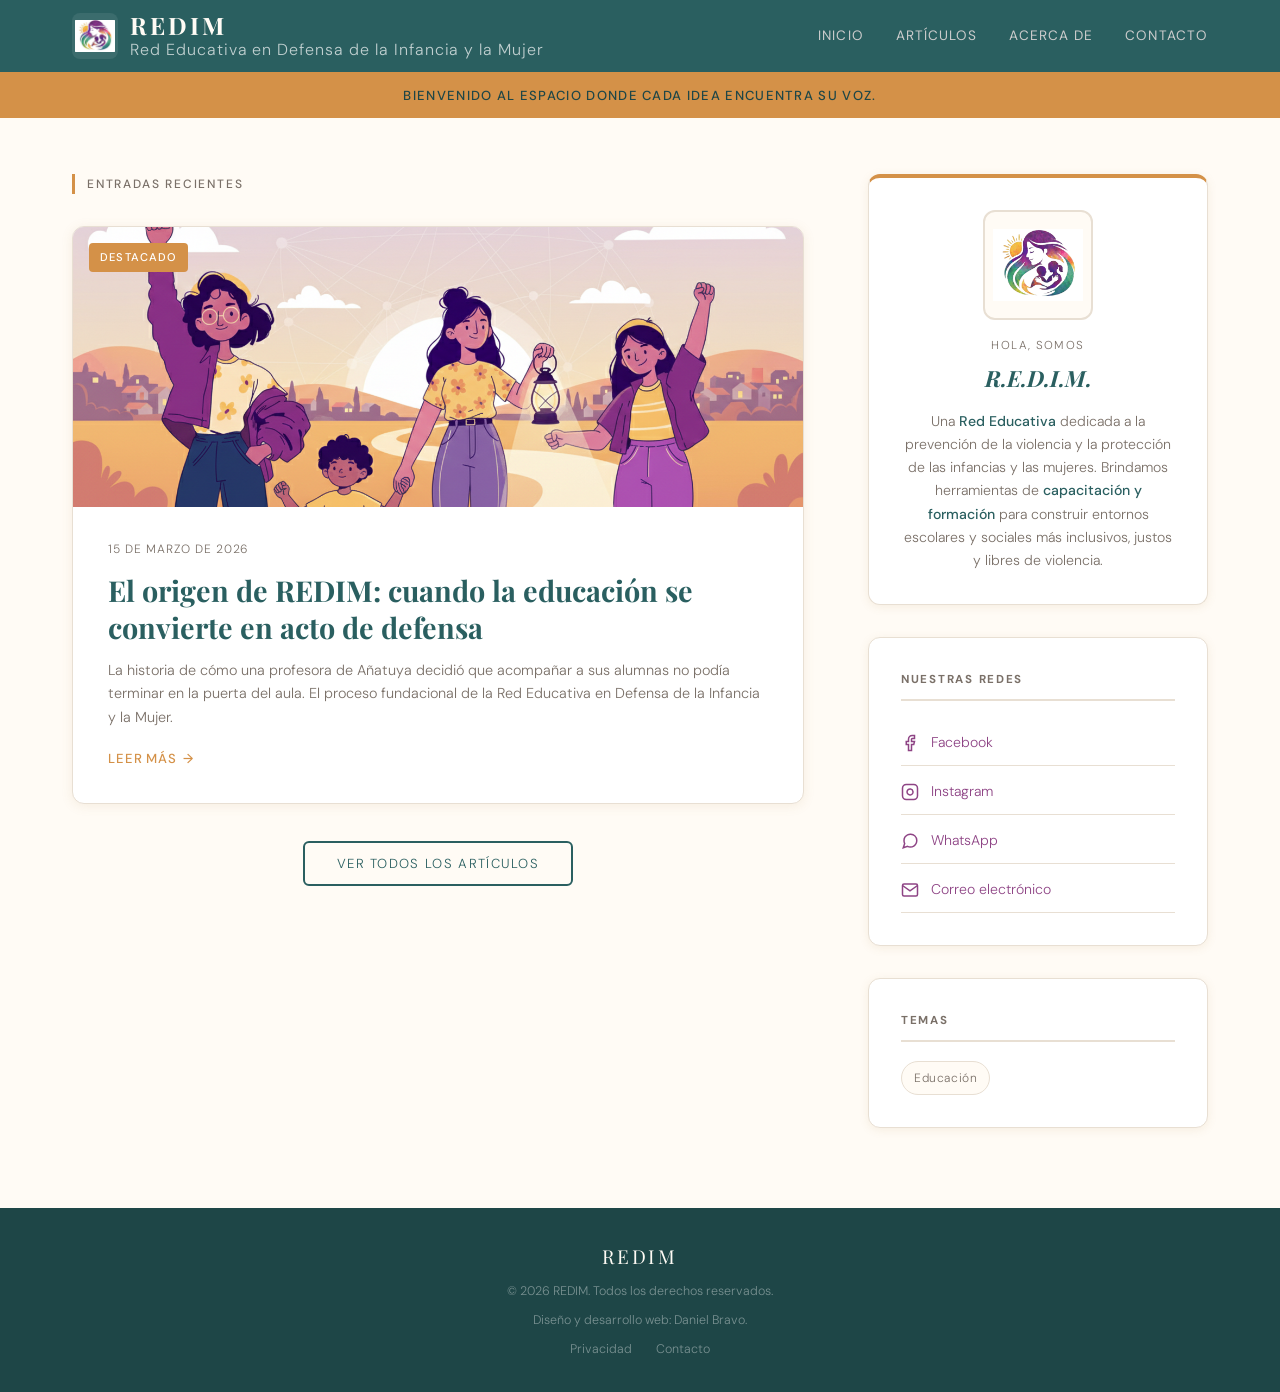
==== index.html @ c7bfcfed "footer" ====
<!DOCTYPE html>
<html lang="es">
<head>
  <meta charset="UTF-8" />
  <meta name="viewport" content="width=device-width, initial-scale=1.0"/>
  <title>REDIM — Blog</title>
  <link rel="stylesheet" href="style.css" />
  <link href="https://fonts.googleapis.com/css2?family=Playfair+Display:ital,wght@0,700;1,400&family=DM+Sans:wght@300;400;500&display=swap" rel="stylesheet"/>
</head>
<body>

  <!-- HEADER -->
  <header class="site-header">
    <div class="header-inner">
      <a href="#" class="logo">
        <img src="./img/logo.png" alt="Logo REDIM" class="logo-img" onerror="this.style.display='none'">
        <div class="logo-text">
          <span class="logo-name">REDIM</span>
          <span class="logo-sub">Red Educativa en Defensa de la Infancia y la Mujer</span>
        </div>
      </a>
      <nav class="nav">
        <a href="#">Inicio</a>
        <a href="./articulos.html">Artículos</a>
        <a href="./acerca-de.html">Acerca de</a>
        <a href="./contacto.html">Contacto</a>
      </nav>
      <button class="menu-toggle" id="menuToggle">☰</button>
    </div>
    <nav class="nav-mobile" id="navMobile">
      <a href="./index.html">Inicio</a>
      <a href="./articulos.html">Artículos</a>
      <a href="./acerca-de.html">Acerca de</a>
      <a href="./contacto.html">Contacto</a>
    </nav>
  </header>

  <!-- HERO STRIP -->
  <div class="hero-strip">
    <span>Bienvenido al espacio donde cada idea encuentra su voz.</span>
  </div>

  <!-- MAIN LAYOUT -->
  <main class="main-layout">
       <section class="posts-column">
      <h2 class="section-label">Entradas recientes</h2>
           <div id="homePostsContainer"></div>
      <div class="load-more-wrap">
          <a href="./articulos.html" class="btn-load">Ver todos los artículos</a>
      </div>
    </section>

    <!-- RIGHT: SIDEBAR -->
    <aside class="sidebar">

      <!-- About -->
      <div class="sidebar-widget about-widget" data-animate>
        <div class="about-logo-img-wrap">
          <img src="./img/logo.png" alt="Logo REDIM" class="about-logo-img"
               onerror="this.style.display='none'; this.nextElementSibling.style.display='flex';" />
          <div class="about-logo" style="display:none;">R</div>
        </div>
        <p class="about-label">Hola, somos</p>
        <h3 class="about-title">R.E.D.I.M.</h3>
<p class="about-desc">
  Una <strong>Red Educativa</strong> dedicada a la prevención de la violencia y la protección de las infancias y las mujeres. 
  Brindamos herramientas de <strong>capacitación y formación</strong> para construir entornos escolares y sociales más inclusivos, justos y libres de violencia.
</p>
</div>

      <!-- Social -->
      <div class="sidebar-widget" data-animate>
        <h4 class="widget-title">Nuestras redes</h4>
        <ul class="social-list">
          <li><a href="https://www.facebook.com/profile.php?id=61555771630183" target="_blank" class="social-link">
            <svg width="18" height="18" viewBox="0 0 24 24" fill="none" stroke="currentColor" stroke-width="2"><path d="M18 2h-3a5 5 0 0 0-5 5v3H7v4h3v8h4v-8h3l1-4h-4V7a1 1 0 0 1 1-1h3z"/></svg>
            Facebook
          </a></li>
          <li><a href="https://www.instagram.com/redimsgo/" target="_blank" class="social-link">
            <svg width="18" height="18" viewBox="0 0 24 24" fill="none" stroke="currentColor" stroke-width="2"><rect x="2" y="2" width="20" height="20" rx="5"/><path d="M16 11.37A4 4 0 1 1 12.63 8 4 4 0 0 1 16 11.37z"/><line x1="17.5" y1="6.5" x2="17.51" y2="6.5"/></svg>
            Instagram
          </a></li>
          <li><a href="https://wa.me/5491123456789" target="_blank" class="social-link">
            <svg width="18" height="18" viewBox="0 0 24 24" fill="none" stroke="currentColor" stroke-width="2"><path d="M21 11.5a8.38 8.38 0 0 1-.9 3.8 8.5 8.5 0 0 1-7.6 4.7 8.38 8.38 0 0 1-3.8-.9L3 21l1.9-5.7a8.38 8.38 0 0 1-.9-3.8 8.5 8.5 0 0 1 4.7-7.6 8.38 8.38 0 0 1 3.8-.9h.5a8.48 8.48 0 0 1 8 8v.5z"/></svg>
            WhatsApp
          </a></li>
          <li><a href="mailto:redimsgo@gmail.com" class="social-link">
            <svg width="18" height="18" viewBox="0 0 24 24" fill="none" stroke="currentColor" stroke-width="2"><path d="M4 4h16c1.1 0 2 .9 2 2v12c0 1.1-.9 2-2 2H4c-1.1 0-2-.9-2-2V6c0-1.1.9-2 2-2z"/><polyline points="22,6 12,13 2,6"/></svg>
            Correo electrónico
          </a></li>
        </ul>
      </div>

          <!-- Tags — generados automáticamente desde ARTICULOS -->
      <div class="sidebar-widget" data-animate>
        <h4 class="widget-title">Temas</h4>
        <div class="tags-cloud" id="tagsCloud"></div>
      </div>

    </aside>
  </main>

  <!-- FOOTER -->
  <footer class="site-footer">
    <div class="footer-inner">
      <span class="footer-logo">REDIM</span>
      <p>© 2026 REDIM. Todos los derechos reservados.</p>
      <p>Diseño y desarrollo web: Daniel Bravo.</p>
      <div class="footer-links">
        <a href="./privacidad.html">Privacidad</a>
        <a href="./contacto.html">Contacto</a>
      </div>
    </div>
  </footer>

  <!-- 1. Datos centrales (debe cargarse primero) -->
  <script src="./data/posts.js"></script>
  <!-- 2. Lógica general (menú, animaciones, newsletter) -->
  <script src="./script.js"></script>
  <!-- 3. Lógica de la home (genera tarjetas desde ARTICULOS) -->
  <script src="./home.js"></script>

</body>
</html>
---- style.css ----
/* ========================
   RESET & BASE
======================== */
*, *::before, *::after { box-sizing: border-box; margin: 0; padding: 0; }

:root {
  --cream: #FFFBF5;
  --ink: #333333;
  --teal: #2A5F60;
  --teal-dark: #1e4647;
  --teal-soft: #3a7475;
  --gold: #D49148;
  --gold-light: #f0d9b5;
  --violet: #8E4485;
  --muted: #7a7068;
  --border: #e8dfd3;
  --card-bg: #ffffff;
  --shadow: rgba(180, 140, 80, 0.12);
  --font-display: 'Playfair Display', Georgia, serif;
  --font-body: 'DM Sans', sans-serif;
}

html { scroll-behavior: smooth; }

body {
  background: var(--cream);
  color: var(--ink);
  font-family: var(--font-body);
  font-weight: 300;
  line-height: 1.7;
  min-height: 100vh;
}

img { display: block; width: 100%; height: 100%; object-fit: cover; }
a { text-decoration: none; color: inherit; }

/* ========================
   HEADER
======================== */
.site-header {
  position: sticky;
  top: 0;
  z-index: 100;
  background: var(--teal);
  border-bottom: 3px solid var(--gold);
}

.header-inner {
  max-width: 1200px;
  margin: 0 auto;
  padding: 0 2rem;
  display: flex;
  align-items: center;
  justify-content: space-between;
  height: 72px;
}

.logo {
  display: flex;
  flex-direction: row;
  align-items: center;
  gap: 0.75rem;
  line-height: 1.1;
  color: var(--cream);
  text-decoration: none;
}

/* Imagen del logo */
.logo-img {
  width: 46px;
  height: 46px;
  border-radius: 8px;
  object-fit: contain;
  flex-shrink: 0;
  background: rgba(255,255,255,0.08);
  padding: 3px;
}

/* Texto del logo */
.logo-text {
  display: flex;
  flex-direction: column;
  line-height: 1.1;
}

.logo-name {
  font-family: var(--font-display);
  font-size: 1.5rem;
  font-weight: 700;
  color: var(--cream);
  letter-spacing: 0.12em;
  line-height: 1;
}

.logo-sub {
  font-family: var(--font-body);
  font-size: 1rem;
  font-weight: 300;
  letter-spacing: 0.06em;
  color: rgba(255,255,255,0.7);
  text-transform: none;
  margin-top: 4px;
}
.logo:hover .logo-name { color: var(--gold); transition: color 0.2s; }
.logo:hover .logo-sub { color: var(--gold-light); transition: color 0.2s; }

.nav { display: flex; gap: 2rem; }
.nav a {
  color: #ccc;
  font-size: 0.85rem;
  font-weight: 400;
  letter-spacing: 0.08em;
  text-transform: uppercase;
  transition: color 0.2s;
}
.nav a:hover { color: var(--gold); }

.menu-toggle {
  display: none;
  background: none;
  border: none;
  color: var(--cream);
  font-size: 1.4rem;
  cursor: pointer;
}

.nav-mobile {
  display: none;
  flex-direction: column;
  background: var(--teal-dark);
  padding: 1rem 2rem;
}
.nav-mobile a {
  color: #ccc;
  padding: 0.6rem 0;
  border-bottom: 1px solid var(--teal-soft);
  font-size: 0.9rem;
  letter-spacing: 0.05em;
  text-transform: uppercase;
}
.nav-mobile.open { display: flex; }

/* ========================
   HERO STRIP
======================== */
.hero-strip {
  background: var(--gold);
  color: var(--teal-dark);
  text-align: center;
  padding: 0.65rem 2rem;
  font-size: 0.82rem;
  letter-spacing: 0.1em;
  text-transform: uppercase;
  font-weight: 500;
}

/* ========================
   MAIN LAYOUT
======================== */
.main-layout {
  max-width: 1200px;
  margin: 0 auto;
  padding: 3.5rem 2rem 5rem;
  display: grid;
  grid-template-columns: 1fr 340px;
  gap: 4rem;
  align-items: start;
}

/* ========================
   SECTION LABEL
======================== */
.section-label {
  font-family: var(--font-body);
  font-size: 0.75rem;
  font-weight: 500;
  letter-spacing: 0.15em;
  text-transform: uppercase;
  color: var(--muted);
  border-left: 3px solid var(--gold);
  padding-left: 0.75rem;
  margin-bottom: 2rem;
}

/* ========================
   POST CARDS
======================== */
.post-card {
  background: var(--card-bg);
  border: 1px solid var(--border);
  border-radius: 12px;
  margin-bottom: 2.8rem;
  display: grid;
  grid-template-columns: 260px 1fr;
  overflow: hidden;
  box-shadow: 0 2px 12px var(--shadow);
  transition: box-shadow 0.3s, transform 0.3s;
  opacity: 0;
  transform: translateY(24px);
}
.post-card.visible {
  opacity: 1;
  transform: translateY(0);
  transition: opacity 0.6s ease, transform 0.6s ease, box-shadow 0.3s, border-color 0.3s;
}
.post-card:hover {
  box-shadow: 0 8px 28px rgba(42, 95, 96, 0.18);
  transform: translateY(-3px);
}

/* Featured card: stacked */
.post-card.featured {
  grid-template-columns: 1fr;
}
.post-card.featured .post-img-wrap {
  height: 280px;
}

.post-img-wrap {
  position: relative;
  height: 100%;
  overflow: hidden;
  min-height: 180px;
}
.post-img-wrap img {
  transition: transform 0.5s ease;
}
.post-card:hover .post-img-wrap img {
  transform: scale(1.04);
}

.post-tag {
  position: absolute;
  top: 1rem;
  left: 1rem;
  background: var(--gold);
  color: white;
  font-size: 0.7rem;
  letter-spacing: 0.1em;
  text-transform: uppercase;
  padding: 0.3rem 0.7rem;
  font-weight: 500;
  border-radius: 4px;
}

.post-content {
  padding: 2rem 2.2rem;
  display: flex;
  flex-direction: column;
  justify-content: center;
  gap: 0.75rem;
}

.post-date {
  font-size: 0.75rem;
  letter-spacing: 0.08em;
  color: var(--muted);
  text-transform: uppercase;
}

.post-title {
  font-family: var(--font-display);
  font-size: 1.35rem;
  line-height: 1.3;
  font-weight: 700;
}
.post-card.featured .post-title { font-size: 1.8rem; }
.post-title a { color: var(--teal); transition: color 0.2s; }
.post-title a:hover { color: var(--gold); }

.post-excerpt {
  font-size: 0.9rem;
  color: var(--muted);
  line-height: 1.65;
}

.read-more {
  display: inline-flex;
  align-items: center;
  gap: 0.4rem;
  color: var(--gold);
  font-size: 0.82rem;
  font-weight: 500;
  letter-spacing: 0.06em;
  text-transform: uppercase;
  margin-top: 0.4rem;
  transition: gap 0.2s;
}
.read-more:hover { gap: 0.7rem; }

/* Load more */
.load-more-wrap { text-align: center; margin-top: 1rem; }
.btn-load {
  background: none;
  border: 2px solid var(--teal);
  color: var(--teal);
  font-family: var(--font-body);
  font-size: 0.82rem;
  letter-spacing: 0.1em;
  text-transform: uppercase;
  padding: 0.75rem 2rem;
  cursor: pointer;
  border-radius: 6px;
  transition: background 0.25s, color 0.25s;
}
.btn-load:hover { background: var(--teal); color: var(--cream); }

/* ========================
   SIDEBAR
======================== */
.sidebar {
  display: flex;
  flex-direction: column;
  gap: 2rem;
}

.sidebar-widget {
  background: var(--card-bg);
  border: 1px solid var(--border);
  border-radius: 12px;
  padding: 2rem;
  box-shadow: 0 2px 10px var(--shadow);
  opacity: 0;
  transform: translateY(20px);
}
.sidebar-widget.visible {
  opacity: 1;
  transform: translateY(0);
  transition: opacity 0.6s ease, transform 0.6s ease;
}

.widget-title {
  font-family: var(--font-body);
  font-size: 0.72rem;
  letter-spacing: 0.15em;
  text-transform: uppercase;
  color: var(--muted);
  border-bottom: 2px solid var(--border);
  padding-bottom: 0.6rem;
  margin-bottom: 1.2rem;
}

/* About widget */
.about-widget { border-top: 4px solid var(--gold); text-align: center; }
.about-logo-img-wrap {
  width: 110px;
  height: 110px;
  margin: 0 auto 1rem;
  border-radius: 12px;
  overflow: hidden;
  border: 2px solid var(--border);
  background: var(--cream);
  display: flex;
  align-items: center;
  justify-content: center;
}
.about-logo-img {
  width: 100%;
  height: 100%;
  object-fit: contain;
  padding: 8px;
}
.about-logo {
  width: 56px;
  height: 56px;
  background: var(--gold);
  color: white;
  font-family: var(--font-display);
  font-size: 1.8rem;
  align-items: center;
  justify-content: center;
  margin: 0 auto 1rem;
  border-radius: 10px;
}
.about-label {
  font-size: 0.72rem;
  letter-spacing: 0.12em;
  text-transform: uppercase;
  color: var(--muted);
  margin-bottom: 0.2rem;
}
.about-title {
  font-family: var(--font-display);
  font-size: 1.4rem;
  font-style: italic;
  color: var(--teal);
  margin-bottom: 0.8rem;
}
.about-desc { font-size: 0.88rem; color: var(--muted); line-height: 1.65; }
.about-desc strong { color: var(--teal); font-weight: 500; }

/* Social */
.social-list { list-style: none; display: flex; flex-direction: column; gap: 0.2rem; }
.social-link {
  display: flex;
  align-items: center;
  gap: 0.75rem;
  padding: 0.65rem 0;
  border-bottom: 1px solid var(--border);
  font-size: 0.88rem;
  color: var(--violet);
  transition: color 0.2s, padding-left 0.2s;
}
.social-link:hover { color: var(--teal); padding-left: 0.5rem; }

/* Newsletter */
.newsletter-widget {
  background: var(--teal);
  border-color: var(--teal);
  color: var(--cream);
}
.newsletter-eyebrow {
  font-size: 0.7rem;
  letter-spacing: 0.15em;
  text-transform: uppercase;
  color: var(--gold-light);
  margin-bottom: 0.4rem;
}
.newsletter-title {
  font-family: var(--font-display);
  font-size: 1.3rem;
  font-style: italic;
  margin-bottom: 0.5rem;
  color: var(--cream);
}
.newsletter-sub { font-size: 0.82rem; color: rgba(255,255,255,0.7); margin-bottom: 1.2rem; }

.newsletter-form {
  display: flex;
  gap: 0;
  border: 1px solid rgba(255,255,255,0.3);
  border-radius: 6px;
  overflow: hidden;
}
.newsletter-form input {
  flex: 1;
  background: rgba(255,255,255,0.15);
  border: none;
  padding: 0.7rem 1rem;
  color: var(--cream);
  font-family: var(--font-body);
  font-size: 0.85rem;
  outline: none;
}
.newsletter-form input::placeholder { color: rgba(255,255,255,0.5); }
.newsletter-form button {
  background: var(--gold);
  border: none;
  color: white;
  padding: 0 1.2rem;
  font-size: 1.1rem;
  cursor: pointer;
  transition: background 0.2s;
}
.newsletter-form button:hover { background: #b87a35; }

.newsletter-confirm {
  display: none;
  margin-top: 0.8rem;
  font-size: 0.85rem;
  color: var(--gold-light);
  text-align: center;
}
.newsletter-confirm.show { display: block; }

/* Tags */
.tags-cloud { display: flex; flex-wrap: wrap; gap: 0.5rem; }
.tag {
  background: var(--cream);
  border: 1px solid var(--border);
  color: var(--muted);
  font-size: 0.75rem;
  padding: 0.35rem 0.75rem;
  letter-spacing: 0.05em;
  border-radius: 20px;
  transition: background 0.2s, color 0.2s, border-color 0.2s;
}
.tag:hover {
  background: var(--gold);
  color: white;
  border-color: var(--gold);
}

/* ========================
   FOOTER
======================== */
.site-footer {
  background: var(--teal-dark);
  padding: 2rem;
  text-align: center;
}
.footer-inner {
  max-width: 1200px;
  margin: 0 auto;
  display: flex;
  flex-direction: column;
  align-items: center;
  gap: 0.5rem;
}
.footer-logo {
  font-family: var(--font-display);
  font-size: 1.2rem;
  color: var(--cream);
  letter-spacing: 0.15em;
}
.footer-inner p { font-size: 0.78rem; color: rgba(255,255,255,0.4); }
.footer-links { display: flex; gap: 1.5rem; }
.footer-links a { font-size: 0.78rem; color: rgba(255,255,255,0.4); transition: color 0.2s; }
.footer-links a:hover { color: var(--gold); }

/* ========================
   RESPONSIVE
======================== */
@media (max-width: 900px) {
  .main-layout {
    grid-template-columns: 1fr;
  }
  .sidebar { order: -1; }
}

@media (max-width: 600px) {
  .post-card {
    grid-template-columns: 1fr;
  }
  .post-img-wrap { height: 200px; min-height: 200px; }
  .nav { display: none; }
  .menu-toggle { display: block; }
  .hero-strip { font-size: 0.72rem; }
}
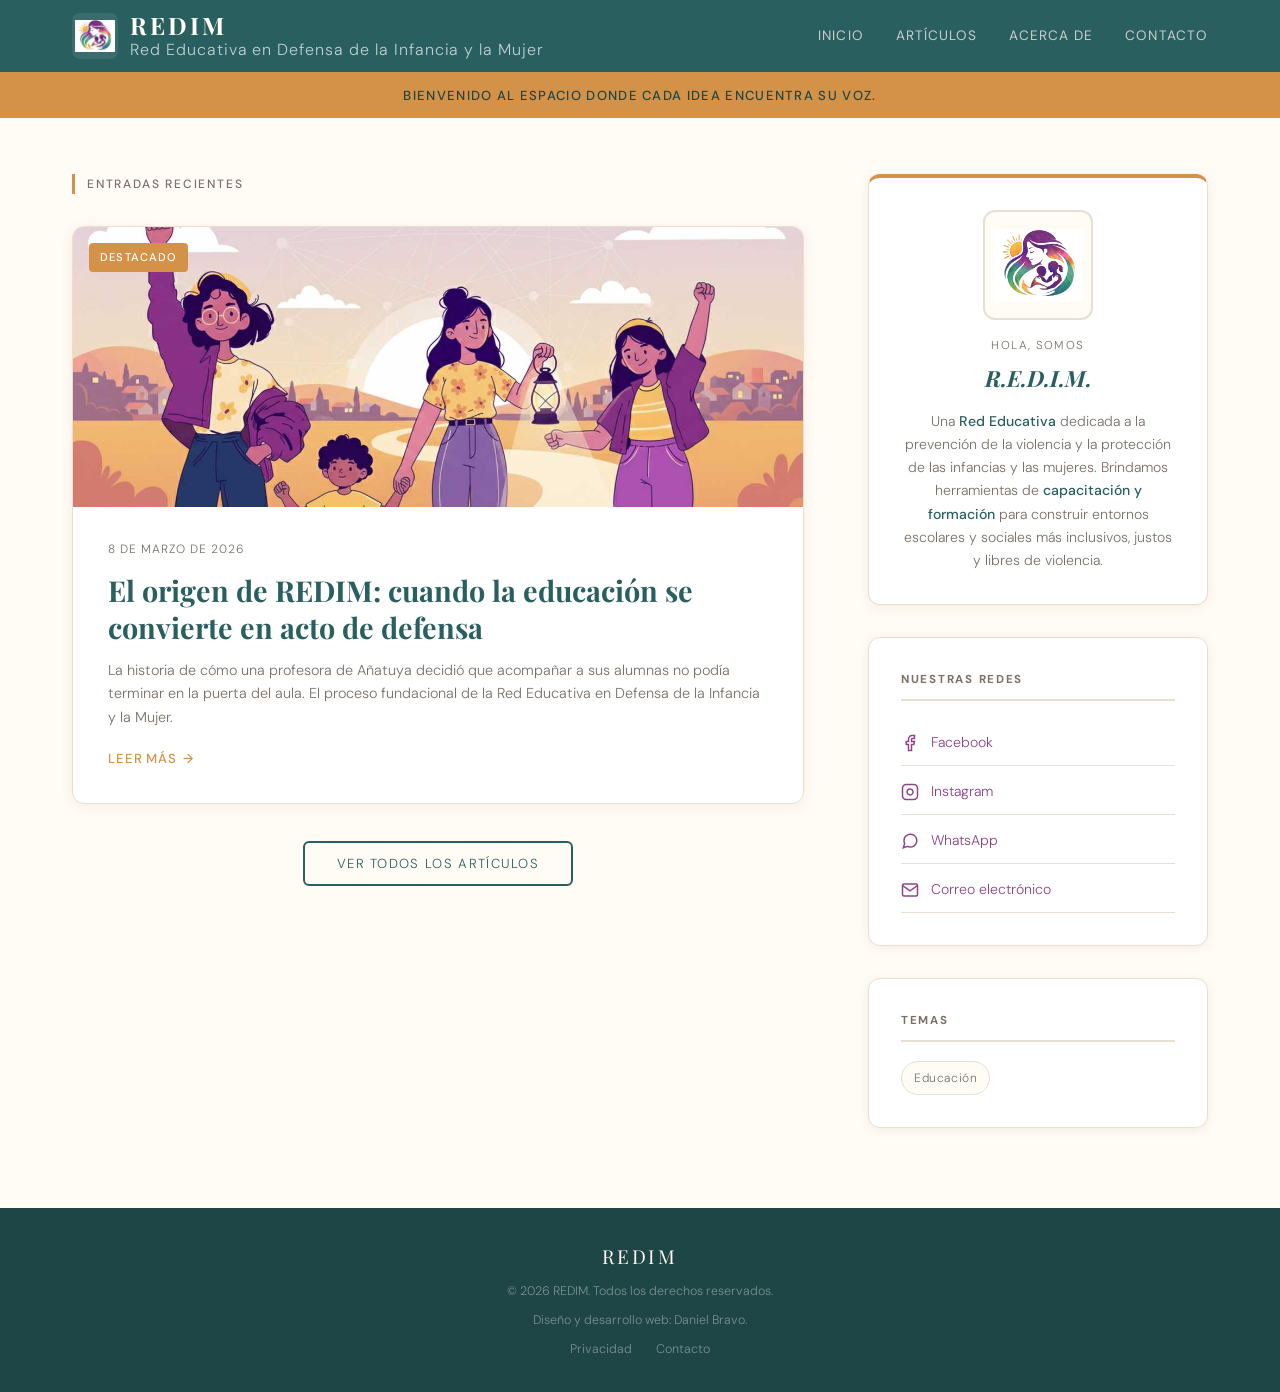
==== commit 1c0d14ff: "whatsapp" ====
--- a/index.html
+++ b/index.html
@@ -80,7 +80,7 @@
             <svg width="18" height="18" viewBox="0 0 24 24" fill="none" stroke="currentColor" stroke-width="2"><rect x="2" y="2" width="20" height="20" rx="5"/><path d="M16 11.37A4 4 0 1 1 12.63 8 4 4 0 0 1 16 11.37z"/><line x1="17.5" y1="6.5" x2="17.51" y2="6.5"/></svg>
             Instagram
           </a></li>
-          <li><a href="https://wa.me/5491123456789" target="_blank" class="social-link">
+          <li><a href="https://wa.me/5493844515867" target="_blank" class="social-link">
             <svg width="18" height="18" viewBox="0 0 24 24" fill="none" stroke="currentColor" stroke-width="2"><path d="M21 11.5a8.38 8.38 0 0 1-.9 3.8 8.5 8.5 0 0 1-7.6 4.7 8.38 8.38 0 0 1-3.8-.9L3 21l1.9-5.7a8.38 8.38 0 0 1-.9-3.8 8.5 8.5 0 0 1 4.7-7.6 8.38 8.38 0 0 1 3.8-.9h.5a8.48 8.48 0 0 1 8 8v.5z"/></svg>
             WhatsApp
           </a></li>
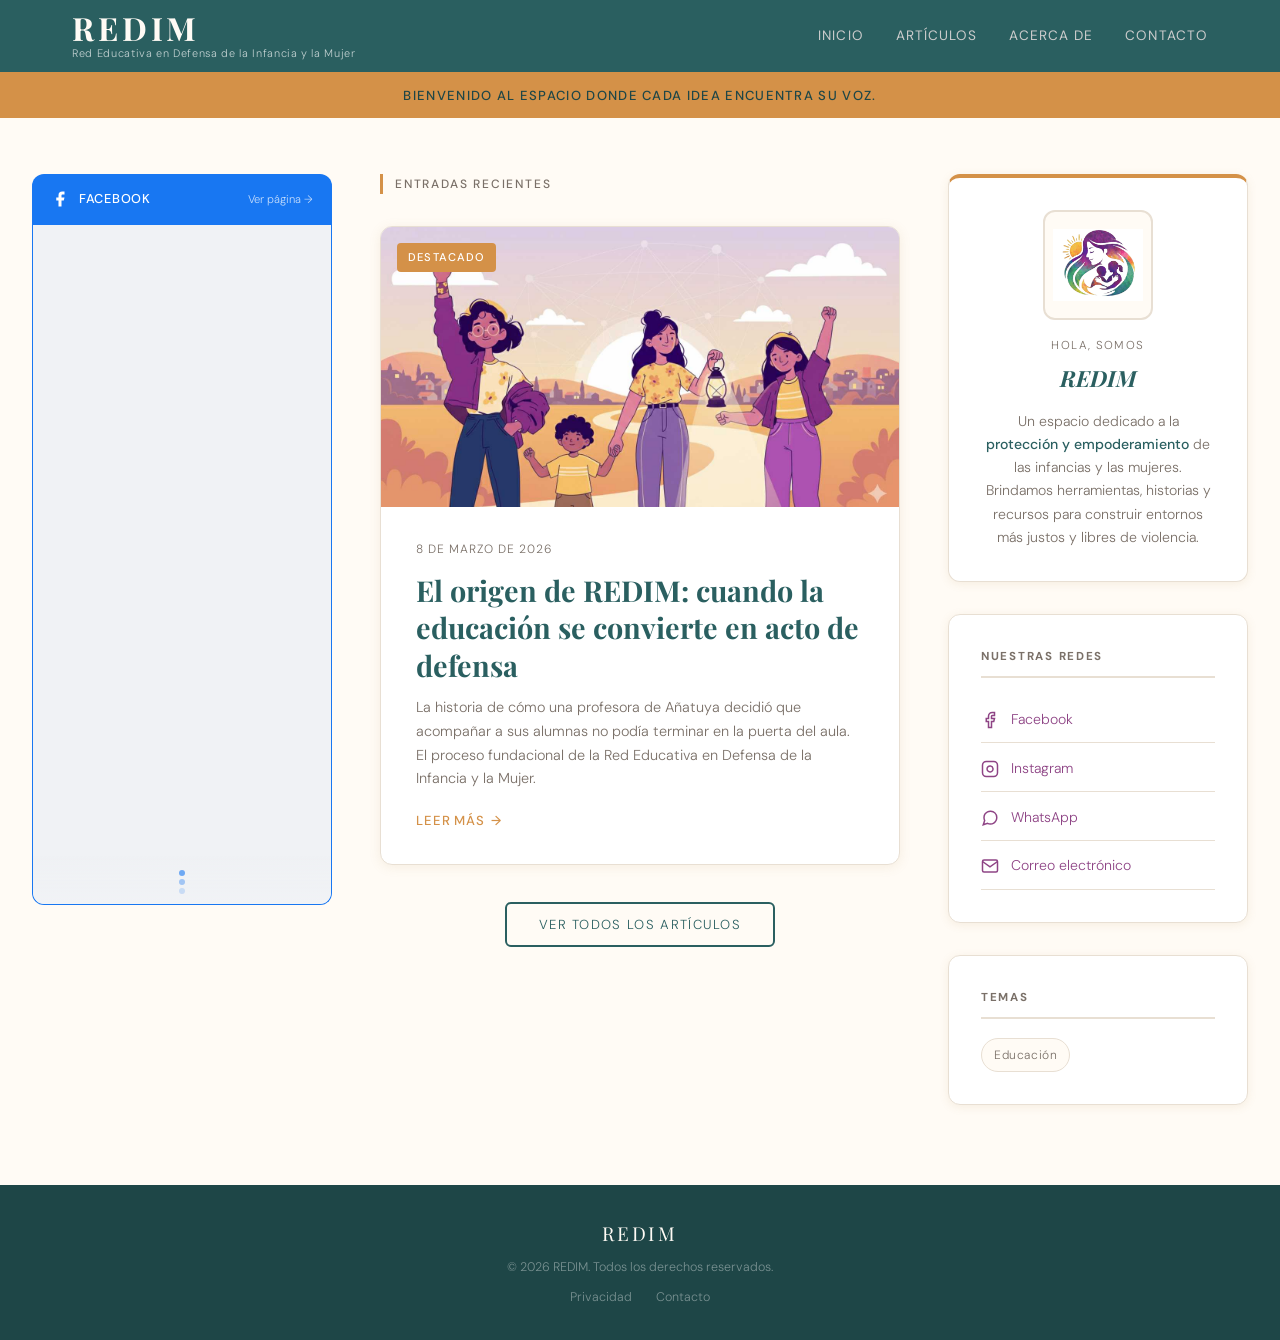
==== commit 04e712ea: "fb embed" ====
--- a/index.html
+++ b/index.html
@@ -13,7 +13,7 @@
   <header class="site-header">
     <div class="header-inner">
       <a href="#" class="logo">
-        <img src="./img/logo.png" alt="Logo REDIM" class="logo-img" onerror="this.style.display='none'">
+        <img src="./img/logo.jpg" alt="Logo REDIM" class="logo-img" onerror="this.style.display='none'">
         <div class="logo-text">
           <span class="logo-name">REDIM</span>
           <span class="logo-sub">Red Educativa en Defensa de la Infancia y la Mujer</span>
@@ -28,10 +28,10 @@
       <button class="menu-toggle" id="menuToggle">☰</button>
     </div>
     <nav class="nav-mobile" id="navMobile">
-      <a href="./index.html">Inicio</a>
+      <a href="#">Inicio</a>
       <a href="./articulos.html">Artículos</a>
       <a href="./acerca-de.html">Acerca de</a>
-      <a href="./contacto.html">Contacto</a>
+      <a href="#">Contacto</a>
     </nav>
   </header>
 
@@ -42,11 +42,43 @@
 
   <!-- MAIN LAYOUT -->
   <main class="main-layout">
-       <section class="posts-column">
+
+    <!-- LEFT: FACEBOOK EMBED -->
+    <aside class="fb-panel">
+      <div class="fb-panel-header">
+        <svg width="18" height="18" viewBox="0 0 24 24" fill="white">
+          <path d="M18 2h-3a5 5 0 0 0-5 5v3H7v4h3v8h4v-8h3l1-4h-4V7a1 1 0 0 1 1-1h3z"/>
+        </svg>
+        <span class="fb-panel-title">Facebook</span>
+        <a href="https://www.facebook.com/redimsgo" target="_blank" class="fb-panel-link">Ver página →</a>
+      </div>
+      <div class="fb-embed-wrap">
+        <iframe
+          src="https://www.facebook.com/plugins/page.php?href=https%3A%2F%2Fwww.facebook.com%2Fredimsgo&tabs=timeline&width=300&height=680&small_header=true&adapt_container_width=true&hide_cover=false&show_facepile=false&appId"
+          width="300"
+          height="680"
+          style="border:none;overflow:hidden"
+          scrolling="yes"
+          frameborder="0"
+          allowfullscreen="true"
+          allow="autoplay; clipboard-write; encrypted-media; picture-in-picture; web-share">
+        </iframe>
+        <div class="fb-scroll-hint">
+          <span></span><span></span><span></span>
+        </div>
+      </div>
+    </aside>
+
+    <!-- LEFT: POSTS — generados automáticamente por home.js -->
+    <section class="posts-column">
       <h2 class="section-label">Entradas recientes</h2>
-           <div id="homePostsContainer"></div>
+
+      <!-- Las tarjetas se insertan aquí desde home.js -->
+      <div id="homePostsContainer"></div>
+
       <div class="load-more-wrap">
-          <a href="./articulos.html" class="btn-load">Ver todos los artículos</a>
+        <!-- Antes era un botón; ahora lleva directamente a todos los artículos -->
+        <a href="./articulos.html" class="btn-load">Ver todos los artículos</a>
       </div>
     </section>
 
@@ -61,30 +93,27 @@
           <div class="about-logo" style="display:none;">R</div>
         </div>
         <p class="about-label">Hola, somos</p>
-        <h3 class="about-title">R.E.D.I.M.</h3>
-<p class="about-desc">
-  Una <strong>Red Educativa</strong> dedicada a la prevención de la violencia y la protección de las infancias y las mujeres. 
-  Brindamos herramientas de <strong>capacitación y formación</strong> para construir entornos escolares y sociales más inclusivos, justos y libres de violencia.
-</p>
-</div>
+        <h3 class="about-title">REDIM</h3>
+        <p class="about-desc">Un espacio dedicado a la <strong>protección y empoderamiento</strong> de las infancias y las mujeres. Brindamos herramientas, historias y recursos para construir entornos más justos y libres de violencia.</p>
+      </div>
 
       <!-- Social -->
       <div class="sidebar-widget" data-animate>
         <h4 class="widget-title">Nuestras redes</h4>
         <ul class="social-list">
-          <li><a href="https://www.facebook.com/profile.php?id=61555771630183" target="_blank" class="social-link">
+          <li><a href="https://facebook.com/" target="_blank" class="social-link">
             <svg width="18" height="18" viewBox="0 0 24 24" fill="none" stroke="currentColor" stroke-width="2"><path d="M18 2h-3a5 5 0 0 0-5 5v3H7v4h3v8h4v-8h3l1-4h-4V7a1 1 0 0 1 1-1h3z"/></svg>
             Facebook
           </a></li>
-          <li><a href="https://www.instagram.com/redimsgo/" target="_blank" class="social-link">
+          <li><a href="https://instagram.com/" target="_blank" class="social-link">
             <svg width="18" height="18" viewBox="0 0 24 24" fill="none" stroke="currentColor" stroke-width="2"><rect x="2" y="2" width="20" height="20" rx="5"/><path d="M16 11.37A4 4 0 1 1 12.63 8 4 4 0 0 1 16 11.37z"/><line x1="17.5" y1="6.5" x2="17.51" y2="6.5"/></svg>
             Instagram
           </a></li>
-          <li><a href="https://wa.me/5493844515867" target="_blank" class="social-link">
+          <li><a href="https://wa.me/5491123456789" target="_blank" class="social-link">
             <svg width="18" height="18" viewBox="0 0 24 24" fill="none" stroke="currentColor" stroke-width="2"><path d="M21 11.5a8.38 8.38 0 0 1-.9 3.8 8.5 8.5 0 0 1-7.6 4.7 8.38 8.38 0 0 1-3.8-.9L3 21l1.9-5.7a8.38 8.38 0 0 1-.9-3.8 8.5 8.5 0 0 1 4.7-7.6 8.38 8.38 0 0 1 3.8-.9h.5a8.48 8.48 0 0 1 8 8v.5z"/></svg>
             WhatsApp
           </a></li>
-          <li><a href="mailto:redimsgo@gmail.com" class="social-link">
+          <li><a href="/cdn-cgi/l/email-protection#aac9c5c4decbc9dec5ead8cfcec3c784c5d8cd84cbd8" class="social-link">
             <svg width="18" height="18" viewBox="0 0 24 24" fill="none" stroke="currentColor" stroke-width="2"><path d="M4 4h16c1.1 0 2 .9 2 2v12c0 1.1-.9 2-2 2H4c-1.1 0-2-.9-2-2V6c0-1.1.9-2 2-2z"/><polyline points="22,6 12,13 2,6"/></svg>
             Correo electrónico
           </a></li>
@@ -105,7 +134,6 @@
     <div class="footer-inner">
       <span class="footer-logo">REDIM</span>
       <p>© 2026 REDIM. Todos los derechos reservados.</p>
-      <p>Diseño y desarrollo web: Daniel Bravo.</p>
       <div class="footer-links">
         <a href="./privacidad.html">Privacidad</a>
         <a href="./contacto.html">Contacto</a>
@@ -121,4 +149,4 @@
   <script src="./home.js"></script>
 
 </body>
-</html>
+</html>
--- a/style.css
+++ b/style.css
@@ -64,8 +64,6 @@
   color: var(--cream);
   text-decoration: none;
 }
-
-/* Imagen del logo */
 .logo-img {
   width: 46px;
   height: 46px;
@@ -75,26 +73,22 @@
   background: rgba(255,255,255,0.08);
   padding: 3px;
 }
-
-/* Texto del logo */
 .logo-text {
   display: flex;
   flex-direction: column;
   line-height: 1.1;
 }
-
 .logo-name {
   font-family: var(--font-display);
-  font-size: 1.5rem;
+  font-size: 2rem;
   font-weight: 700;
   color: var(--cream);
   letter-spacing: 0.12em;
   line-height: 1;
 }
-
 .logo-sub {
   font-family: var(--font-body);
-  font-size: 1rem;
+  font-size: 0.68rem;
   font-weight: 300;
   letter-spacing: 0.06em;
   color: rgba(255,255,255,0.7);
@@ -102,7 +96,7 @@
   margin-top: 4px;
 }
 .logo:hover .logo-name { color: var(--gold); transition: color 0.2s; }
-.logo:hover .logo-sub { color: var(--gold-light); transition: color 0.2s; }
+.logo:hover .logo-sub  { color: var(--gold-light); transition: color 0.2s; }
 
 .nav { display: flex; gap: 2rem; }
 .nav a {
@@ -158,12 +152,13 @@
    MAIN LAYOUT
 ======================== */
 .main-layout {
-  max-width: 1200px;
+  max-width: 1300px;
   margin: 0 auto;
   padding: 3.5rem 2rem 5rem;
   display: grid;
-  grid-template-columns: 1fr 340px;
-  gap: 4rem;
+  grid-template-columns: 300px 1fr 300px;
+  gap: 3rem;
+  max-width: 1300px;
   align-items: start;
 }
 
@@ -214,6 +209,8 @@
 }
 .post-card.featured .post-img-wrap {
   height: 280px;
+  min-height: 280px;
+  flex-shrink: 0;
 }
 
 .post-img-wrap {
@@ -221,9 +218,29 @@
   height: 100%;
   overflow: hidden;
   min-height: 180px;
+  background: linear-gradient(135deg, #e8dfd3 0%, #d4c9b8 100%);
+  display: flex;
+  align-items: center;
+  justify-content: center;
 }
 .post-img-wrap img {
   transition: transform 0.5s ease;
+  min-height: 100%;
+  color: transparent;
+}
+.post-img-wrap.img-fallback {
+  background: linear-gradient(135deg, var(--teal) 0%, var(--teal-dark) 100%);
+}
+.post-img-wrap.img-fallback::before {
+  content: '';
+  position: absolute;
+  inset: 0;
+  background-image: url('./img/logo.png');
+  background-repeat: no-repeat;
+  background-position: center;
+  background-size: 100px auto;
+  opacity: 0.8;
+  filter: brightness(0) invert(1);
 }
 .post-card:hover .post-img-wrap img {
   transform: scale(1.04);
@@ -511,11 +528,20 @@
 /* ========================
    RESPONSIVE
 ======================== */
+@media (max-width: 1100px) {
+  .main-layout {
+    grid-template-columns: 260px 1fr;
+  }
+  .fb-panel { order: 3; grid-column: 1 / -1; }
+  .fb-panel .fb-embed-wrap { height: 300px; }
+}
+
 @media (max-width: 900px) {
   .main-layout {
     grid-template-columns: 1fr;
   }
   .sidebar { order: -1; }
+  .fb-panel { order: 2; grid-column: 1; }
 }
 
 @media (max-width: 600px) {
@@ -527,3 +553,84 @@
   .menu-toggle { display: block; }
   .hero-strip { font-size: 0.72rem; }
 }
+
+/* ========================
+   FACEBOOK PANEL (columna izquierda)
+======================== */
+.fb-panel {
+  display: flex;
+  flex-direction: column;
+  position: sticky;
+  top: 84px;
+}
+.fb-panel-header {
+  background: #1877F2;
+  border-radius: 12px 12px 0 0;
+  padding: 0.9rem 1.2rem;
+  display: flex;
+  align-items: center;
+  gap: 0.6rem;
+}
+.fb-panel-title {
+  font-size: 0.8rem;
+  font-weight: 500;
+  color: white;
+  letter-spacing: 0.06em;
+  text-transform: uppercase;
+}
+.fb-panel-link {
+  margin-left: auto;
+  font-size: 0.7rem;
+  color: rgba(255,255,255,0.75);
+  transition: color 0.2s;
+}
+.fb-panel-link:hover { color: white; }
+.fb-embed-wrap {
+  border-radius: 0 0 12px 12px;
+  overflow: hidden;
+  border: 1px solid #1877F2;
+  border-top: none;
+  height: 680px;
+  background: #f0f2f5;
+  position: relative;
+}
+.fb-embed-wrap iframe {
+  width: 100% !important;
+  border: none !important;
+}
+.fb-embed-wrap::after {
+  content: '';
+  position: absolute;
+  bottom: 0; left: 0; right: 0;
+  height: 48px;
+  background: linear-gradient(transparent, rgba(240,242,245,0.95));
+  pointer-events: none;
+  border-radius: 0 0 11px 11px;
+}
+.fb-scroll-hint {
+  position: absolute;
+  bottom: 10px;
+  left: 50%;
+  transform: translateX(-50%);
+  z-index: 2;
+  display: flex;
+  flex-direction: column;
+  align-items: center;
+  gap: 3px;
+  animation: fb-bounce 2s ease-in-out infinite;
+  pointer-events: none;
+  opacity: 0.6;
+}
+.fb-scroll-hint span {
+  display: block;
+  width: 6px;
+  height: 6px;
+  border-radius: 50%;
+  background: #1877F2;
+}
+.fb-scroll-hint span:nth-child(2) { opacity: 0.6; }
+.fb-scroll-hint span:nth-child(3) { opacity: 0.3; }
+@keyframes fb-bounce {
+  0%, 100% { transform: translateX(-50%) translateY(0); }
+  50%       { transform: translateX(-50%) translateY(-5px); }
+}
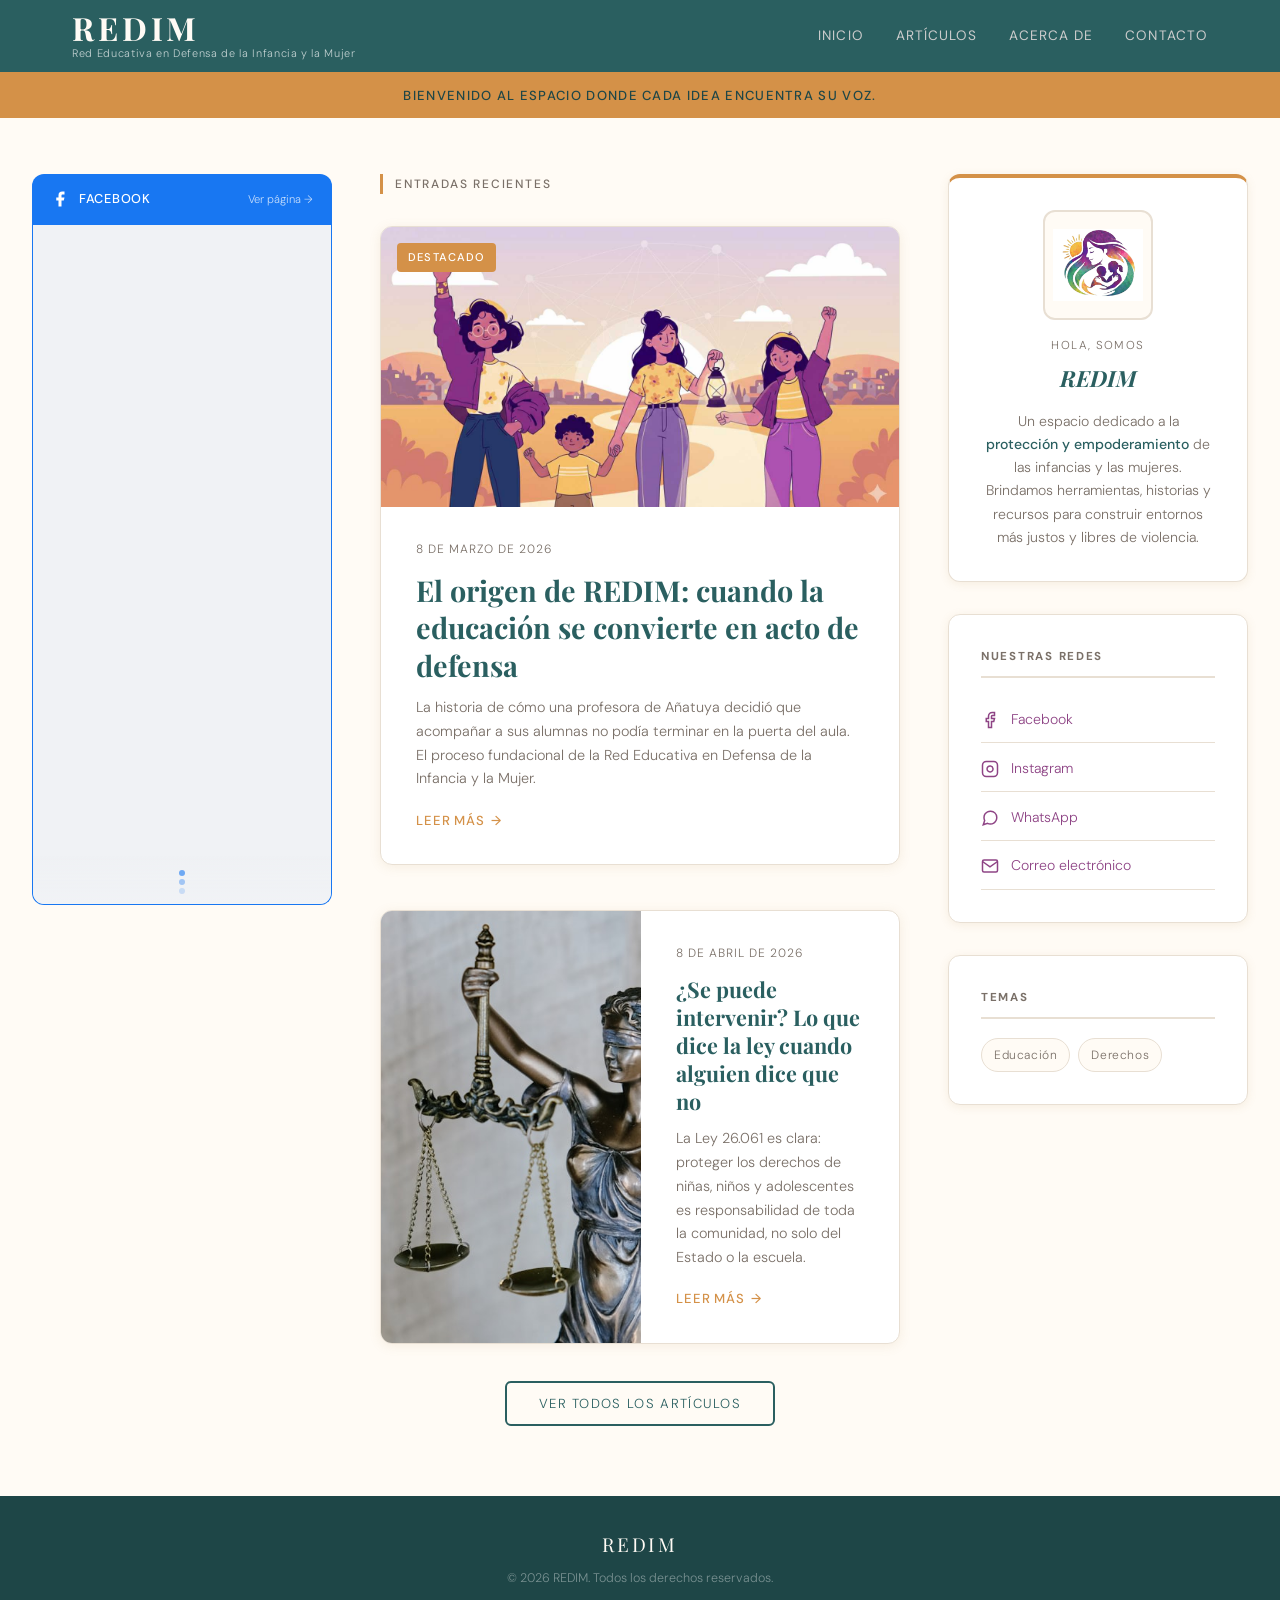
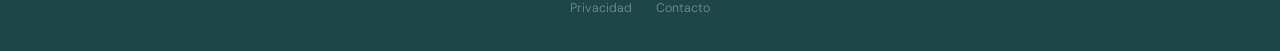
==== commit db2e5ccc: "open graph" ====
--- a/index.html
+++ b/index.html
@@ -3,7 +3,27 @@
 <head>
   <meta charset="UTF-8" />
   <meta name="viewport" content="width=device-width, initial-scale=1.0"/>
-  <title>REDIM — Blog</title>
+
+  <!-- SEO básico -->
+  <title>REDIM — Red de Defensa Integral de la Mujer</title>
+  <meta name="description" content="Información, acompañamiento y recursos para la protección de mujeres." />
+
+  <!-- Open Graph (Facebook, WhatsApp, LinkedIn) -->
+  <meta property="og:type" content="website">
+  <meta property="og:url" content="https://redimsgo.org/">
+  <meta property="og:title" content="REDIM — Red de Defensa Integral de la Mujer">
+  <meta property="og:description" content="Información, acompañamiento y recursos para la protección de mujeres.">
+  <meta property="og:image" content="https://redimsgo.org/img/logo.png">
+  <meta property="og:site_name" content="REDIM">
+
+  <!-- Twitter -->
+  <meta name="twitter:card" content="summary_large_image">
+  <meta property="twitter:domain" content="redimsgo.org">
+  <meta property="twitter:url" content="https://redimsgo.org/">
+  <meta name="twitter:title" content="REDIM — Red de Defensa Integral de la Mujer">
+  <meta name="twitter:description" content="Información, acompañamiento y recursos para la protección de mujeres.">
+  <meta name="twitter:image" content="https://redimsgo.org/img/logo.png">
+
   <link rel="stylesheet" href="style.css" />
   <link href="https://fonts.googleapis.com/css2?family=Playfair+Display:ital,wght@0,700;1,400&family=DM+Sans:wght@300;400;500&display=swap" rel="stylesheet"/>
 </head>
@@ -69,16 +89,14 @@
       </div>
     </aside>
 
-    <!-- LEFT: POSTS — generados automáticamente por home.js -->
+    <!-- LEFT: POSTS -->
     <section class="posts-column">
       <h2 class="section-label">Entradas recientes</h2>
 
-      <!-- Las tarjetas se insertan aquí desde home.js -->
-      <div id="homePostsContainer"></div>
+            <div id="homePostsContainer"></div>
 
       <div class="load-more-wrap">
-        <!-- Antes era un botón; ahora lleva directamente a todos los artículos -->
-        <a href="./articulos.html" class="btn-load">Ver todos los artículos</a>
+                <a href="./articulos.html" class="btn-load">Ver todos los artículos</a>
       </div>
     </section>
 
@@ -120,7 +138,7 @@
         </ul>
       </div>
 
-          <!-- Tags — generados automáticamente desde ARTICULOS -->
+          <!-- Tags  -->
       <div class="sidebar-widget" data-animate>
         <h4 class="widget-title">Temas</h4>
         <div class="tags-cloud" id="tagsCloud"></div>
